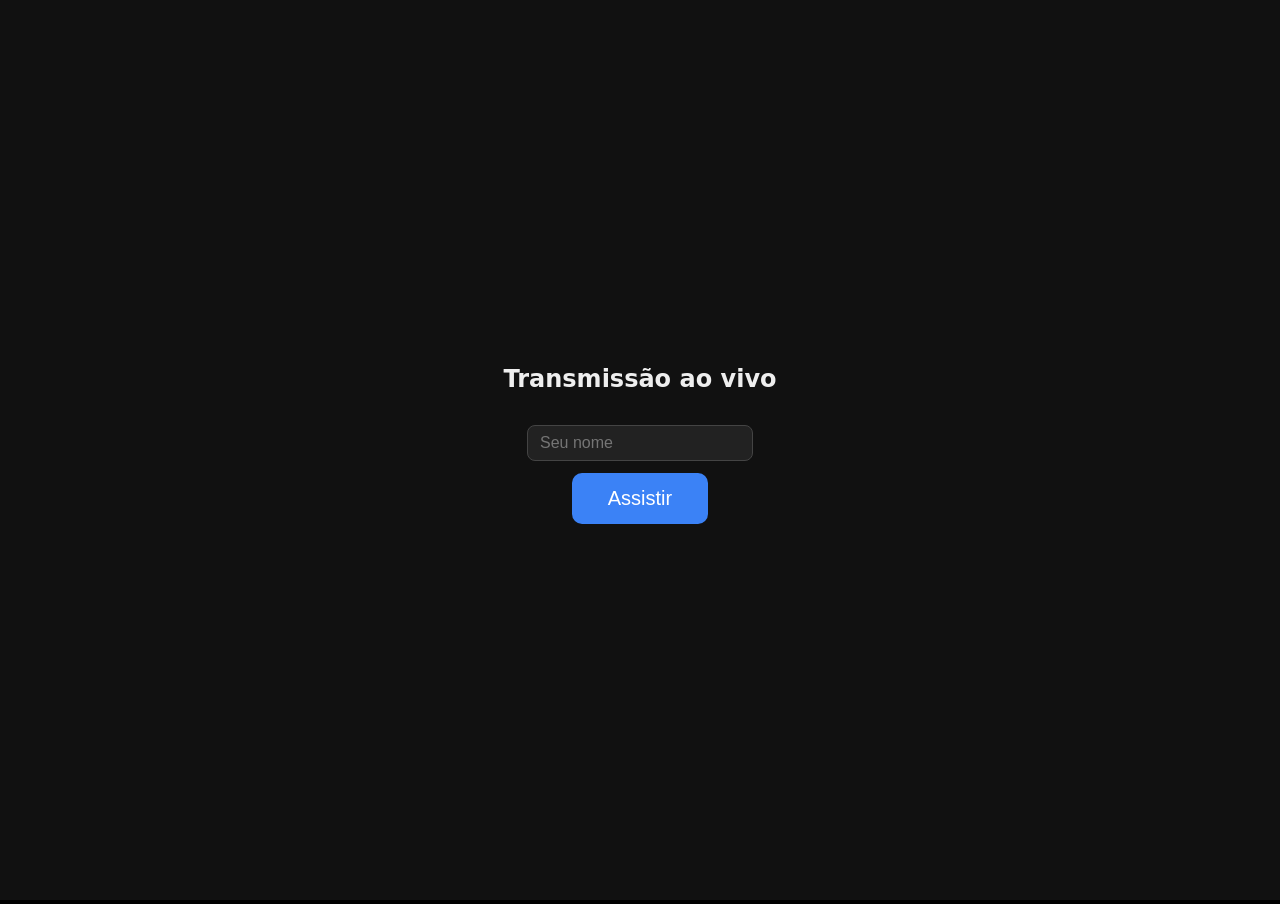
==== src/Host/wwwroot/index.html @ ed0916ee "Initial commit Co-Authored-By: Claude Sonnet 5.5 <noreply@anthropic.com>" ====
<!doctype html>
<html lang="pt-BR">
<head>
<meta charset="utf-8">
<meta name="viewport" content="width=device-width, initial-scale=1">
<title>Transmissão</title>
<style>
  html, body { margin:0; height:100%; background:#000; color:#eee; font-family:system-ui,Segoe UI,sans-serif; overflow:hidden; }
  video { width:100%; height:100%; object-fit:contain; background:#000; }
  #gate { position:fixed; inset:0; display:flex; flex-direction:column; gap:12px; align-items:center; justify-content:center; background:#111; }
  #gate button { font-size:20px; padding:14px 36px; border:0; border-radius:10px; background:#3b82f6; color:#fff; cursor:pointer; }
  #gate input#name, #gate input { font-size:16px; padding:8px 12px; border-radius:8px; border:1px solid #444; background:#222; color:#eee; }
  #msg { color:#f87171; min-height:1.2em; }
  #hud { position:fixed; top:8px; left:8px; font:12px ui-monospace,Consolas,monospace; background:#0009; padding:4px 8px; border-radius:6px; display:none; white-space:pre; }
  #bar { position:fixed; bottom:12px; right:12px; display:none; gap:8px; opacity:.25; transition:opacity .2s; }
  #bar:hover { opacity:1; }
  #bar button, #bar input { background:#000a; color:#fff; border:1px solid #555; border-radius:6px; padding:6px 10px; cursor:pointer; }
</style>
</head>
<body>
<video id="v" autoplay playsinline></video>
<div id="hud"></div>
<div id="bar">
  <span id="cnt" title="" style="align-self:center;background:#000a;border:1px solid #555;border-radius:6px;padding:6px 10px;cursor:default">0 assistindo</span>
  <input id="vol" type="range" min="0" max="1" step="0.05" value="1" title="Volume">
  <button id="hudBtn">Stats</button>
  <button id="fs">Tela cheia</button>
</div>
<div id="gate">
  <h2>Transmissão ao vivo</h2>
  <input id="name" type="text" maxlength="24" placeholder="Seu nome" autocomplete="nickname">
  <input id="pw" type="password" placeholder="Senha" style="display:none">
  <button id="go">Assistir</button>
  <div id="msg"></div>
</div>

<script>
const $ = id => document.getElementById(id);
const v = $('v');
let pc, statsTimer, peopleTimer;

$('name').value = localStorage.getItem('vs-name') || '';
$('name').onkeydown = e => { if (e.key === 'Enter') connect(); };
fetch('/api/info').then(r => r.json()).then(i => { if (i.passwordRequired) $('pw').style.display = ''; });

$('go').onclick = connect;
$('pw').onkeydown = e => { if (e.key === 'Enter') connect(); };
$('fs').onclick = () => document.fullscreenElement ? document.exitFullscreen() : document.documentElement.requestFullscreen();
$('vol').oninput = e => v.volume = +e.target.value;
$('hudBtn').onclick = () => { const h = $('hud'); h.style.display = h.style.display === 'block' ? 'none' : 'block'; };
v.ondblclick = $('fs').onclick;

async function connect() {
  const nm = $('name').value.trim();
  if (!nm) { $('msg').textContent = 'Digite um nome'; $('name').focus(); return; }
  localStorage.setItem('vs-name', nm);
  $('msg').textContent = 'Conectando...';
  $('go').disabled = true;
  try {
    pc = new RTCPeerConnection({ iceServers: [] });
    const stream = new MediaStream();
    v.srcObject = stream;
    pc.ontrack = e => {
      stream.addTrack(e.track);
      try { e.receiver.jitterBufferTarget = 0; } catch {}      // Chrome/Edge 114+
      try { e.receiver.playoutDelayHint = 0; } catch {}
    };
    pc.addTransceiver('video', { direction: 'recvonly' });
    pc.addTransceiver('audio', { direction: 'recvonly' });
    pc.onconnectionstatechange = () => {
      if (pc.connectionState === 'connected') {
        $('gate').style.display = 'none'; $('bar').style.display = 'flex';
        v.muted = false; v.play().catch(() => {});
        statsTimer = setInterval(stats, 1000);
        people(); peopleTimer = setInterval(people, 2000);
      } else if (['failed', 'disconnected', 'closed'].includes(pc.connectionState)) {
        clearInterval(statsTimer); clearInterval(peopleTimer);
        $('gate').style.display = 'flex'; $('bar').style.display = 'none';
        $('go').disabled = false; $('msg').textContent = 'Conexão perdida. Clique para reconectar.';
      }
    };

    const offer = await pc.createOffer();
    offer.sdp = offer.sdp.replace(/(a=fmtp:\d+ [^\r\n]*useinbandfec=1)/, '$1;stereo=1;sprop-stereo=1');   // áudio estéreo
    await pc.setLocalDescription(offer);
    await new Promise(res => {                                // espera os candidatos ICE (rede local: instantâneo)
      if (pc.iceGatheringState === 'complete') return res();
      pc.onicegatheringstatechange = () => pc.iceGatheringState === 'complete' && res();
      setTimeout(res, 1500);
    });

    const r = await fetch('/api/offer', {
      method: 'POST', headers: { 'Content-Type': 'application/json' },
      body: JSON.stringify({ sdp: pc.localDescription.sdp, password: $('pw').value, name: nm })
    });
    if (r.status === 401) throw new Error('Senha incorreta');
    if (r.status === 403) throw new Error('Você foi banido desta transmissão.');
    if (!r.ok) throw new Error('Falha no servidor (' + r.status + ')');
    const { sdp } = await r.json();
    await pc.setRemoteDescription({ type: 'answer', sdp });
  } catch (e) {
    $('msg').textContent = e.message;
    $('go').disabled = false;
    if (pc) pc.close();
  }
}

async function people() {
  try {
    const d = await (await fetch('/api/viewers')).json();
    $('cnt').textContent = d.count + ' assistindo';
    $('cnt').title = d.names.join(', ');
  } catch {}
}

let last = {};
async function stats() {
  const out = [];
  (await pc.getStats()).forEach(s => {
    if (s.type === 'inbound-rtp' && s.kind === 'video') {
      const dt = last.t ? (s.timestamp - last.t) / 1000 : 0;
      const kbps = dt ? ((s.bytesReceived - last.b) * 8 / 1000 / dt) | 0 : 0;
      const jb = s.jitterBufferDelay && s.jitterBufferEmittedCount ? (s.jitterBufferDelay / s.jitterBufferEmittedCount * 1000) | 0 : 0;
      out.push(`${s.frameWidth}x${s.frameHeight} ${s.framesPerSecond || 0}fps ${kbps}kbps`,
               `buffer ${jb}ms  perdidos ${s.packetsLost}  decode ${s.framesDecoded ? (s.totalDecodeTime / s.framesDecoded * 1000).toFixed(1) : 0}ms`);
      last = { t: s.timestamp, b: s.bytesReceived };
    }
    if (s.type === 'candidate-pair' && s.state === 'succeeded' && s.currentRoundTripTime != null)
      out.push(`RTT ${(s.currentRoundTripTime * 1000) | 0}ms`);
  });
  $('hud').textContent = out.join('\n');
}
</script>
</body>
</html>
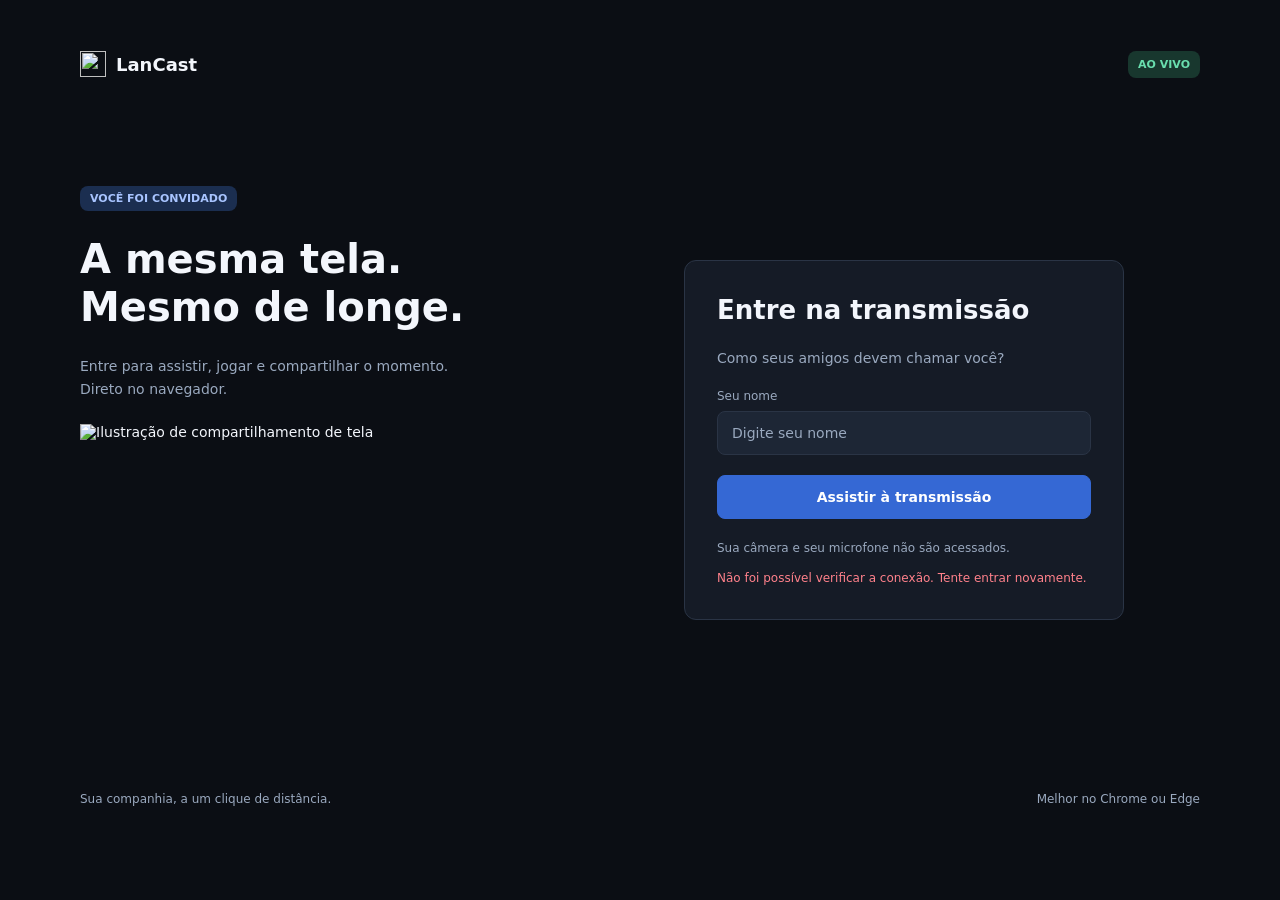
==== commit 8b19d1e5: "feat: integrate Figma redesign, themes and viewer flows" ====
--- a/src/Host/wwwroot/index.html
+++ b/src/Host/wwwroot/index.html
@@ -1,135 +1,57 @@
 <!doctype html>
-<html lang="pt-BR">
-<head>
-<meta charset="utf-8">
-<meta name="viewport" content="width=device-width, initial-scale=1">
-<title>Transmissão</title>
+<html lang="pt-BR"><head><meta charset="utf-8"><meta name="viewport" content="width=device-width, initial-scale=1"><title>LanCast · Assistir</title>
 <style>
-  html, body { margin:0; height:100%; background:#000; color:#eee; font-family:system-ui,Segoe UI,sans-serif; overflow:hidden; }
-  video { width:100%; height:100%; object-fit:contain; background:#000; }
-  #gate { position:fixed; inset:0; display:flex; flex-direction:column; gap:12px; align-items:center; justify-content:center; background:#111; }
-  #gate button { font-size:20px; padding:14px 36px; border:0; border-radius:10px; background:#3b82f6; color:#fff; cursor:pointer; }
-  #gate input#name, #gate input { font-size:16px; padding:8px 12px; border-radius:8px; border:1px solid #444; background:#222; color:#eee; }
-  #msg { color:#f87171; min-height:1.2em; }
-  #hud { position:fixed; top:8px; left:8px; font:12px ui-monospace,Consolas,monospace; background:#0009; padding:4px 8px; border-radius:6px; display:none; white-space:pre; }
-  #bar { position:fixed; bottom:12px; right:12px; display:none; gap:8px; opacity:.25; transition:opacity .2s; }
-  #bar:hover { opacity:1; }
-  #bar button, #bar input { background:#000a; color:#fff; border:1px solid #555; border-radius:6px; padding:6px 10px; cursor:pointer; }
-</style>
-</head>
-<body>
-<video id="v" autoplay playsinline></video>
-<div id="hud"></div>
-<div id="bar">
-  <span id="cnt" title="" style="align-self:center;background:#000a;border:1px solid #555;border-radius:6px;padding:6px 10px;cursor:default">0 assistindo</span>
-  <input id="vol" type="range" min="0" max="1" step="0.05" value="1" title="Volume">
-  <button id="hudBtn">Stats</button>
-  <button id="fs">Tela cheia</button>
-</div>
-<div id="gate">
-  <h2>Transmissão ao vivo</h2>
-  <input id="name" type="text" maxlength="24" placeholder="Seu nome" autocomplete="nickname">
-  <input id="pw" type="password" placeholder="Senha" style="display:none">
-  <button id="go">Assistir</button>
-  <div id="msg"></div>
-</div>
+@font-face{font-family:Inter;src:url('/assets/InterVariable.woff2') format('woff2');font-weight:100 900;font-display:swap}
+:root{color-scheme:dark;--bg:#0b0e14;--surface:#151b26;--raised:#1d2635;--line:#2a3445;--text:#f3f6fc;--muted:#9aa9bf;--accent:#3568d4;--green:#69deae;--red:#ff818b}
+*{box-sizing:border-box}body{margin:0;min-height:100dvh;background:var(--bg);color:var(--text);font:14px Inter,system-ui,sans-serif}button,input{font:inherit}button{border:1px solid var(--line);border-radius:8px;background:var(--raised);color:var(--text);padding:12px 16px;cursor:pointer;font-weight:600;min-height:44px}button:hover{filter:brightness(1.15)}button:disabled{opacity:.55;cursor:wait}button:focus-visible,input:focus-visible{outline:2px solid #a8c4ff;outline-offset:3px}.primary{background:var(--accent);border-color:var(--accent);color:white}.ghost{background:transparent;color:var(--muted)}[hidden]{display:none!important}h1,h2,p{margin:0}h1{font-size:26px;font-weight:600;line-height:1.3}h2{font-size:18px;font-weight:600}.muted{color:var(--muted);line-height:1.6}.brand{display:flex;align-items:center;gap:10px;font-size:18px;font-weight:600}.brand-icon{display:grid;place-items:center;width:36px;height:36px;background:var(--accent);border-radius:10px}.brand-icon img{width:24px;height:24px}header{display:flex;align-items:center;justify-content:space-between;gap:20px;max-width:1200px;margin:auto;padding:24px 28px;border-bottom:1px solid var(--line)}.badge{font-size:11px;font-weight:600;color:var(--green);background:#18372e;border:1px solid #2b5143;border-radius:8px;padding:7px 10px;white-space:nowrap}.welcome{display:grid;grid-template-columns:1fr 1fr;gap:48px;align-items:center;max-width:1080px;margin:auto;padding:72px 28px}.illustration{min-height:370px;display:flex;align-items:center;justify-content:center;background:var(--surface);border:1px solid var(--line);border-radius:16px}.illustration img{width:85%;max-width:380px;height:300px}.intro h1{margin:16px 0 12px}.intro .eyebrow{font-size:12px;letter-spacing:1px;font-weight:600;color:#a8c4ff}.form{margin-top:28px;border:1px solid var(--line);background:var(--surface);padding:24px;border-radius:12px}label{display:block;font-weight:500;margin-bottom:8px}input[type=text],input[type=password]{display:block;width:100%;border:1px solid var(--line);background:var(--raised);border-radius:8px;padding:12px 14px;color:var(--text);height:44px}input::placeholder{color:var(--muted)}.field{margin-bottom:20px}.help{font-size:12px;color:var(--muted);margin-top:8px;line-height:1.5}.form button{width:100%}#msg{color:var(--red);font-size:12px;line-height:1.5;margin:12px 0 0;min-height:18px}.security{font-size:12px;color:var(--muted);margin-top:20px;line-height:1.7}footer{max-width:1200px;margin:auto;padding:20px 28px;color:var(--muted);font-size:12px;border-top:1px solid var(--line)}.watch{max-width:1200px;margin:auto;padding:28px}.watch-title{display:flex;justify-content:space-between;align-items:center;margin-bottom:20px}.watch-title p{margin-top:4px}.player{position:relative;border:1px solid var(--line);border-radius:12px;overflow:hidden;background:#080c12}.screen{height:min(65vh,620px);min-height:240px;position:relative;display:flex;align-items:center;justify-content:center}video{width:100%;height:100%;object-fit:contain;background:#080c12}.controls{display:flex;align-items:center;gap:12px;flex-wrap:wrap;padding:16px 20px;background:var(--surface);border-top:1px solid var(--line)}.controls button{font-size:12px}.controls label{margin:0;font-size:12px}.controls input{accent-color:var(--accent);width:120px}#cnt{color:var(--muted);font-size:12px;margin-right:auto}.volume-group{display:flex;align-items:center;gap:8px}.volume-group img{width:20px}.volume-value{font-size:12px;min-width:36px}.hud{position:absolute;top:16px;left:16px;padding:16px;border:1px solid var(--line);border-radius:8px;background:#151b26ed;font-size:12px;white-space:pre-line;line-height:1.8;max-width:90%}.lost{position:absolute;inset:0;display:flex;align-items:center;justify-content:center;background:#080c12dd;padding:24px}.lost-card{text-align:center;max-width:430px;border:1px solid var(--line);border-radius:12px;background:var(--surface);padding:28px}.lost-card p{margin:12px 0 20px}.lost-actions{display:flex;gap:12px;justify-content:center}.watch-note{margin-top:16px;font-size:12px;color:var(--muted)}:fullscreen .watch{padding:0;max-width:none;width:100%;height:100dvh;display:flex;flex-direction:column}:fullscreen header,:fullscreen footer,:fullscreen .watch-title,:fullscreen .watch-note{display:none}:fullscreen .player{border:0;border-radius:0;display:flex;flex-direction:column;flex:1;min-height:0}:fullscreen .screen{height:auto;min-height:0;flex:1}
+@media(max-width:760px){header{padding:16px 20px}.welcome{grid-template-columns:1fr;padding:32px 20px;gap:24px}.illustration{display:none}.watch{padding:20px 12px}.watch-title h1{font-size:22px}.controls{padding:12px;gap:8px}.controls input{width:90px}#cnt{width:100%}.screen{height:50vh}footer{padding:20px}}
 
+header{padding:40px 40px 0;border:0;min-height:88px}.brand-icon{background:transparent;border-radius:0;width:26px;height:26px}.brand-icon img{width:26px;height:26px}.badge{border:0}.welcome{grid-template-columns:minmax(0,540px) minmax(0,440px);max-width:1200px;padding:24px 40px;gap:64px;min-height:704px}.intro h1{font-size:40px;font-weight:700;line-height:48px;margin:24px 0}.intro .eyebrow{display:inline-block;background:#1b2e50;border-radius:8px;padding:6px 10px;letter-spacing:0;font-size:11px}.illustration{background:transparent;border:0;border-radius:8px;min-height:0;height:270px;margin-top:24px;justify-content:flex-start}.illustration img{width:100%;height:270px;max-width:540px}.form{margin:0;padding:32px;min-height:360px}.form h2{font-size:26px;line-height:34px;margin-bottom:20px}.form>.muted{margin-bottom:20px}.form label{font-size:12px;color:var(--muted);font-weight:400}.form .help{margin-top:20px}.form #msg:empty{display:none}footer{display:flex;justify-content:space-between;border:0;padding:0 40px 40px;gap:16px}.watch-title{display:none}.watch{padding:24px 32px}.screen{height:min(71vh,638px)}
+@media(max-width:760px){header{padding:20px 20px 0}.welcome{grid-template-columns:1fr;padding:32px 20px;min-height:0;gap:24px}.intro h1{font-size:32px;line-height:40px}.illustration{display:none}.form{padding:24px}.watch{padding:20px 12px}footer{padding:20px;flex-wrap:wrap}}
+header{gap:12px}.header-access{display:none;align-items:center;gap:20px;margin-left:auto}header>.badge{margin-left:auto}body.watching .header-access{display:flex}body.watching header>.badge{margin-left:0}body.watching header{padding:32px 32px 0}.controls .volume-group{margin-right:auto}#cnt{white-space:nowrap}:fullscreen .controls .volume-group{margin-right:auto}
+@media(max-width:760px){body.watching header{padding:20px 12px 0}.header-access{gap:8px}.header-access #cnt{width:auto}.brand{font-size:16px}header>.badge{font-size:10px}}
+</style></head><body>
+<header><div class="brand"><span class="brand-icon"><img src="/assets/welcome-imgIconeMonitor.svg" alt=""></span>LanCast</div><span id="liveBadge" class="badge">AO VIVO</span><div class="header-access"><span id="cnt">0 assistindo</span><button id="leave">Sair</button></div></header>
+<main id="gate" class="welcome"><section class="intro"><span class="eyebrow">VOCÊ FOI CONVIDADO</span><h1>A mesma tela.<br>Mesmo de longe.</h1><p class="muted">Entre para assistir, jogar e compartilhar o momento.<br>Direto no navegador.</p><div class="illustration"><img src="/assets/welcome-imgFrame.svg" alt="Ilustração de compartilhamento de tela"></div></section><form id="join" class="form"><h2>Entre na transmissão</h2><p class="muted">Como seus amigos devem chamar você?</p><div class="field"><label for="name">Seu nome</label><input id="name" type="text" maxlength="24" placeholder="Digite seu nome" autocomplete="nickname" required></div><div id="passwordField" class="field" hidden><label for="pw">Senha</label><input id="pw" type="password" placeholder="Digite a senha do anfitrião" autocomplete="current-password"></div><button id="go" class="primary" type="submit">Assistir à transmissão</button><p id="passwordHelp" class="help">Sua câmera e seu microfone não são acessados.</p><p id="msg" role="status" aria-live="polite"></p></form></main>
+<main id="watch" class="watch" hidden><div class="watch-title"><div><h1>Você está assistindo</h1><p class="muted">Tela e áudio compartilhados pelo anfitrião.</p></div></div><section class="player" aria-label="Player da transmissão"><div class="screen"><video id="v" autoplay playsinline></video><div id="hud" class="hud" hidden aria-live="off">Aguardando estatísticas…</div><div id="lost" class="lost" hidden><div class="lost-card"><h2>Conexão interrompida</h2><p id="lostMsg" class="muted">A transmissão pode ter sido encerrada ou sua conexão caiu. Verifique a rede e tente novamente.</p><div class="lost-actions"><button id="retry" class="primary">Reconectar</button><button id="back" class="ghost">Voltar ao início</button></div></div></div></div><div class="controls"><div class="volume-group"><button id="mute" aria-label="Silenciar o áudio do player" aria-pressed="false">Silenciar</button><label for="vol">Volume</label><input id="vol" type="range" min="0" max="1" step="0.01" value="0.8"><span id="volumeValue" class="volume-value">80%</span></div><button id="hudBtn" aria-expanded="false">Estatísticas</button><button id="fs">Tela cheia</button></div></section><p class="watch-note">O volume afeta apenas este player. Para alterar a transmissão, fale com o anfitrião.</p></main>
+<footer><span>Sua companhia, a um clique de distância.</span><span>Melhor no Chrome ou Edge</span></footer>
 <script>
-const $ = id => document.getElementById(id);
-const v = $('v');
-let pc, statsTimer, peopleTimer;
-
-$('name').value = localStorage.getItem('vs-name') || '';
-$('name').onkeydown = e => { if (e.key === 'Enter') connect(); };
-fetch('/api/info').then(r => r.json()).then(i => { if (i.passwordRequired) $('pw').style.display = ''; });
-
-$('go').onclick = connect;
-$('pw').onkeydown = e => { if (e.key === 'Enter') connect(); };
-$('fs').onclick = () => document.fullscreenElement ? document.exitFullscreen() : document.documentElement.requestFullscreen();
-$('vol').oninput = e => v.volume = +e.target.value;
-$('hudBtn').onclick = () => { const h = $('hud'); h.style.display = h.style.display === 'block' ? 'none' : 'block'; };
-v.ondblclick = $('fs').onclick;
-
-async function connect() {
-  const nm = $('name').value.trim();
-  if (!nm) { $('msg').textContent = 'Digite um nome'; $('name').focus(); return; }
-  localStorage.setItem('vs-name', nm);
-  $('msg').textContent = 'Conectando...';
-  $('go').disabled = true;
-  try {
-    pc = new RTCPeerConnection({ iceServers: [] });
-    const stream = new MediaStream();
-    v.srcObject = stream;
-    pc.ontrack = e => {
-      stream.addTrack(e.track);
-      try { e.receiver.jitterBufferTarget = 0; } catch {}      // Chrome/Edge 114+
-      try { e.receiver.playoutDelayHint = 0; } catch {}
-    };
-    pc.addTransceiver('video', { direction: 'recvonly' });
-    pc.addTransceiver('audio', { direction: 'recvonly' });
-    pc.onconnectionstatechange = () => {
-      if (pc.connectionState === 'connected') {
-        $('gate').style.display = 'none'; $('bar').style.display = 'flex';
-        v.muted = false; v.play().catch(() => {});
-        statsTimer = setInterval(stats, 1000);
-        people(); peopleTimer = setInterval(people, 2000);
-      } else if (['failed', 'disconnected', 'closed'].includes(pc.connectionState)) {
-        clearInterval(statsTimer); clearInterval(peopleTimer);
-        $('gate').style.display = 'flex'; $('bar').style.display = 'none';
-        $('go').disabled = false; $('msg').textContent = 'Conexão perdida. Clique para reconectar.';
-      }
-    };
-
-    const offer = await pc.createOffer();
-    offer.sdp = offer.sdp.replace(/(a=fmtp:\d+ [^\r\n]*useinbandfec=1)/, '$1;stereo=1;sprop-stereo=1');   // áudio estéreo
-    await pc.setLocalDescription(offer);
-    await new Promise(res => {                                // espera os candidatos ICE (rede local: instantâneo)
-      if (pc.iceGatheringState === 'complete') return res();
-      pc.onicegatheringstatechange = () => pc.iceGatheringState === 'complete' && res();
-      setTimeout(res, 1500);
-    });
-
-    const r = await fetch('/api/offer', {
-      method: 'POST', headers: { 'Content-Type': 'application/json' },
-      body: JSON.stringify({ sdp: pc.localDescription.sdp, password: $('pw').value, name: nm })
-    });
-    if (r.status === 401) throw new Error('Senha incorreta');
-    if (r.status === 403) throw new Error('Você foi banido desta transmissão.');
-    if (!r.ok) throw new Error('Falha no servidor (' + r.status + ')');
-    const { sdp } = await r.json();
-    await pc.setRemoteDescription({ type: 'answer', sdp });
-  } catch (e) {
-    $('msg').textContent = e.message;
-    $('go').disabled = false;
-    if (pc) pc.close();
-  }
+const $=id=>document.getElementById(id),v=$('v');
+let pc=null,statsTimer,peopleTimer,connectTimer,request=null,generation=0,busy=false,last={},lastVolume=.8;
+v.volume=.8;
+try{$('name').value=localStorage.getItem('vs-name')||''}catch{}
+fetch('/api/info').then(r=>r.ok?r.json():Promise.reject()).then(i=>{$('passwordField').hidden=!i.passwordRequired;$('passwordHelp').textContent=i.passwordRequired?'Esta transmissão exige a senha do anfitrião.':'Sua câmera e seu microfone não são acessados.'}).catch(()=>{$('msg').textContent='Não foi possível verificar a conexão. Tente entrar novamente.'});
+function teardown(){generation++;clearInterval(statsTimer);clearInterval(peopleTimer);clearTimeout(connectTimer);request?.abort();request=null;if(pc){pc.onconnectionstatechange=null;pc.ontrack=null;pc.onicegatheringstatechange=null;pc.close();pc=null}v.srcObject=null;last={};busy=false;$('go').disabled=false;$('retry').disabled=false}
+function showGate(message=''){teardown();document.body.classList.remove('watching');$('gate').hidden=false;$('watch').hidden=true;$('lost').hidden=true;$('msg').textContent=message;$('go').textContent='Assistir à transmissão';if(document.fullscreenElement)document.exitFullscreen().catch(()=>{})}
+function lost(message){clearInterval(statsTimer);clearInterval(peopleTimer);clearTimeout(connectTimer);busy=false;$('retry').disabled=false;$('go').disabled=false;$('lostMsg').textContent=message||'A transmissão pode ter sido encerrada ou sua conexão caiu. Verifique a rede e tente novamente.';$('lost').hidden=false;$('liveBadge').textContent='● DESCONECTADO'}
+$('join').onsubmit=e=>{e.preventDefault();connect()};$('retry').onclick=()=>connect();$('back').onclick=()=>showGate();$('leave').onclick=()=>showGate();
+async function connect(){
+ if(busy)return;
+ const name=$('name').value.trim();if(!name){$('msg').textContent='Digite seu nome para entrar.';$('name').focus();return}
+ const retrying=!$('watch').hidden;teardown();busy=true;const token=generation;$('go').disabled=true;$('retry').disabled=true;$('go').textContent='Conectando…';$('msg').textContent='Conectando à transmissão…';if(retrying)$('lostMsg').textContent='Tentando reconectar…';
+ try{
+  try{localStorage.setItem('vs-name',name)}catch{}
+  const peer=new RTCPeerConnection({iceServers:[]});pc=peer;const stream=new MediaStream();v.srcObject=stream;
+  peer.ontrack=e=>{if(token!==generation)return;stream.addTrack(e.track);try{e.receiver.jitterBufferTarget=0;e.receiver.playoutDelayHint=0}catch{}};
+  peer.addTransceiver('video',{direction:'recvonly'});peer.addTransceiver('audio',{direction:'recvonly'});
+  peer.onconnectionstatechange=()=>{if(token!==generation)return;if(peer.connectionState==='connected'){busy=false;clearTimeout(connectTimer);document.body.classList.add('watching');$('gate').hidden=true;$('watch').hidden=false;$('lost').hidden=true;$('liveBadge').textContent='● AO VIVO';$('go').disabled=false;$('retry').disabled=false;v.play().catch(()=>{$('msg').textContent='Use os controles para ativar o áudio.'});clearInterval(statsTimer);clearInterval(peopleTimer);statsTimer=setInterval(stats,1000);people();peopleTimer=setInterval(people,2000)}else if(['failed','disconnected','closed'].includes(peer.connectionState)){if($('watch').hidden)showGate('Conexão interrompida. Verifique a rede e tente novamente.');else lost()}};
+  const offer=await peer.createOffer();offer.sdp=offer.sdp.replace(/(a=fmtp:\d+ [^\r\n]*useinbandfec=1)/,'$1;stereo=1;sprop-stereo=1');await peer.setLocalDescription(offer);
+  await new Promise(resolve=>{if(peer.iceGatheringState==='complete')return resolve();peer.onicegatheringstatechange=()=>{if(peer.iceGatheringState==='complete')resolve()};setTimeout(resolve,1500)});
+  if(token!==generation)return;request=new AbortController();const timeout=setTimeout(()=>request?.abort(),15000);let response;
+  try{response=await fetch('/api/offer',{method:'POST',headers:{'Content-Type':'application/json'},body:JSON.stringify({sdp:peer.localDescription.sdp,password:$('pw').value,name}),signal:request.signal})}finally{clearTimeout(timeout)}
+  if(token!==generation)return;
+  if(response.status===401){showGate('Senha incorreta. Confira a senha com o anfitrião e tente novamente.');$('passwordField').hidden=false;$('pw').setAttribute('aria-invalid','true');$('pw').focus();return}
+  if(response.status===403){showGate('Seu IP foi banido desta transmissão. Fale com o anfitrião.');return}
+  if(!response.ok)throw new Error('O anfitrião não respondeu. Verifique a rede e tente novamente.');
+  const {sdp}=await response.json();if(token!==generation)return;await peer.setRemoteDescription({type:'answer',sdp});$('pw').removeAttribute('aria-invalid');
+  if(peer.connectionState!=='connected')connectTimer=setTimeout(()=>{if(token===generation){if(retrying){teardown();lost('Não foi possível reconectar. Verifique se o anfitrião está transmitindo.')}else showGate('Tempo de conexão esgotado. Verifique a rede e tente novamente.')}},15000);
+ }catch(error){if(token!==generation)return;const message=error.name==='AbortError'?'O anfitrião demorou a responder. Tente novamente.':error.message;teardown();if(retrying)lost(message);else showGate(message)}
 }
-
-async function people() {
-  try {
-    const d = await (await fetch('/api/viewers')).json();
-    $('cnt').textContent = d.count + ' assistindo';
-    $('cnt').title = d.names.join(', ');
-  } catch {}
-}
-
-let last = {};
-async function stats() {
-  const out = [];
-  (await pc.getStats()).forEach(s => {
-    if (s.type === 'inbound-rtp' && s.kind === 'video') {
-      const dt = last.t ? (s.timestamp - last.t) / 1000 : 0;
-      const kbps = dt ? ((s.bytesReceived - last.b) * 8 / 1000 / dt) | 0 : 0;
-      const jb = s.jitterBufferDelay && s.jitterBufferEmittedCount ? (s.jitterBufferDelay / s.jitterBufferEmittedCount * 1000) | 0 : 0;
-      out.push(`${s.frameWidth}x${s.frameHeight} ${s.framesPerSecond || 0}fps ${kbps}kbps`,
-               `buffer ${jb}ms  perdidos ${s.packetsLost}  decode ${s.framesDecoded ? (s.totalDecodeTime / s.framesDecoded * 1000).toFixed(1) : 0}ms`);
-      last = { t: s.timestamp, b: s.bytesReceived };
-    }
-    if (s.type === 'candidate-pair' && s.state === 'succeeded' && s.currentRoundTripTime != null)
-      out.push(`RTT ${(s.currentRoundTripTime * 1000) | 0}ms`);
-  });
-  $('hud').textContent = out.join('\n');
-}
-</script>
-</body>
-</html>
+function volumeUI(){const silent=v.muted||v.volume===0;$('mute').textContent=silent?'Ativar áudio':'Silenciar';$('mute').setAttribute('aria-pressed',String(silent));$('mute').setAttribute('aria-label',silent?'Ativar o áudio do player':'Silenciar o áudio do player');$('volumeValue').textContent=Math.round((v.muted?0:v.volume)*100)+'%';$('vol').value=v.muted?0:v.volume}
+$('vol').oninput=e=>{v.volume=+e.target.value;v.muted=false;if(v.volume>0)lastVolume=v.volume;v.play().catch(()=>{});volumeUI()};$('mute').onclick=()=>{if(v.muted||v.volume===0){v.muted=false;v.volume=lastVolume||.8;v.play().catch(()=>{})}else{lastVolume=v.volume;v.muted=true}volumeUI()};
+$('hudBtn').onclick=()=>{$('hud').hidden=!$('hud').hidden;$('hudBtn').setAttribute('aria-expanded',String(!$('hud').hidden));stats()};
+$('fs').onclick=()=>{(document.fullscreenElement?document.exitFullscreen():document.documentElement.requestFullscreen()).catch(()=>{})};v.ondblclick=$('fs').onclick;document.onfullscreenchange=()=>{$('fs').textContent=document.fullscreenElement?'Sair da tela cheia':'Tela cheia'};
+async function people(){const token=generation;try{const response=await fetch('/api/viewers');if(!response.ok)return;const data=await response.json();if(token!==generation)return;$('cnt').textContent=data.count+' assistindo';$('cnt').title=(data.names||[]).join(', ')}catch{}}
+async function stats(){const peer=pc,token=generation;if(!peer||peer.connectionState!=='connected')return;try{const report=await peer.getStats();if(token!==generation)return;const lines=[];report.forEach(s=>{if(s.type==='inbound-rtp'&&(s.kind==='video'||s.mediaType==='video')){const dt=last.t?(s.timestamp-last.t)/1000:0,kbps=dt>0?Math.max(0,Math.round(((s.bytesReceived||0)-last.b)*8/1000/dt)):0,buffer=s.jitterBufferEmittedCount?Math.round(s.jitterBufferDelay/s.jitterBufferEmittedCount*1000):0;lines.push('ESTATÍSTICAS DA TRANSMISSÃO',`Resolução: ${s.frameWidth||0} × ${s.frameHeight||0}`,`Quadros: ${s.framesPerSecond||0} fps · Recebido: ${kbps} kbps`,`Buffer: ${buffer} ms · Pacotes perdidos: ${s.packetsLost||0}`,`Decodificação: ${s.framesDecoded?((s.totalDecodeTime||0)/s.framesDecoded*1000).toFixed(1):0} ms`);last={t:s.timestamp,b:s.bytesReceived||0}}if(s.type==='candidate-pair'&&s.state==='succeeded'&&s.currentRoundTripTime!=null)lines.push(`Latência de rede: ${Math.round(s.currentRoundTripTime*1000)} ms`)});$('hud').textContent=lines.join('\n')||'Aguardando estatísticas…'}catch{}}
+window.addEventListener('pagehide',teardown);
+</script></body></html>
